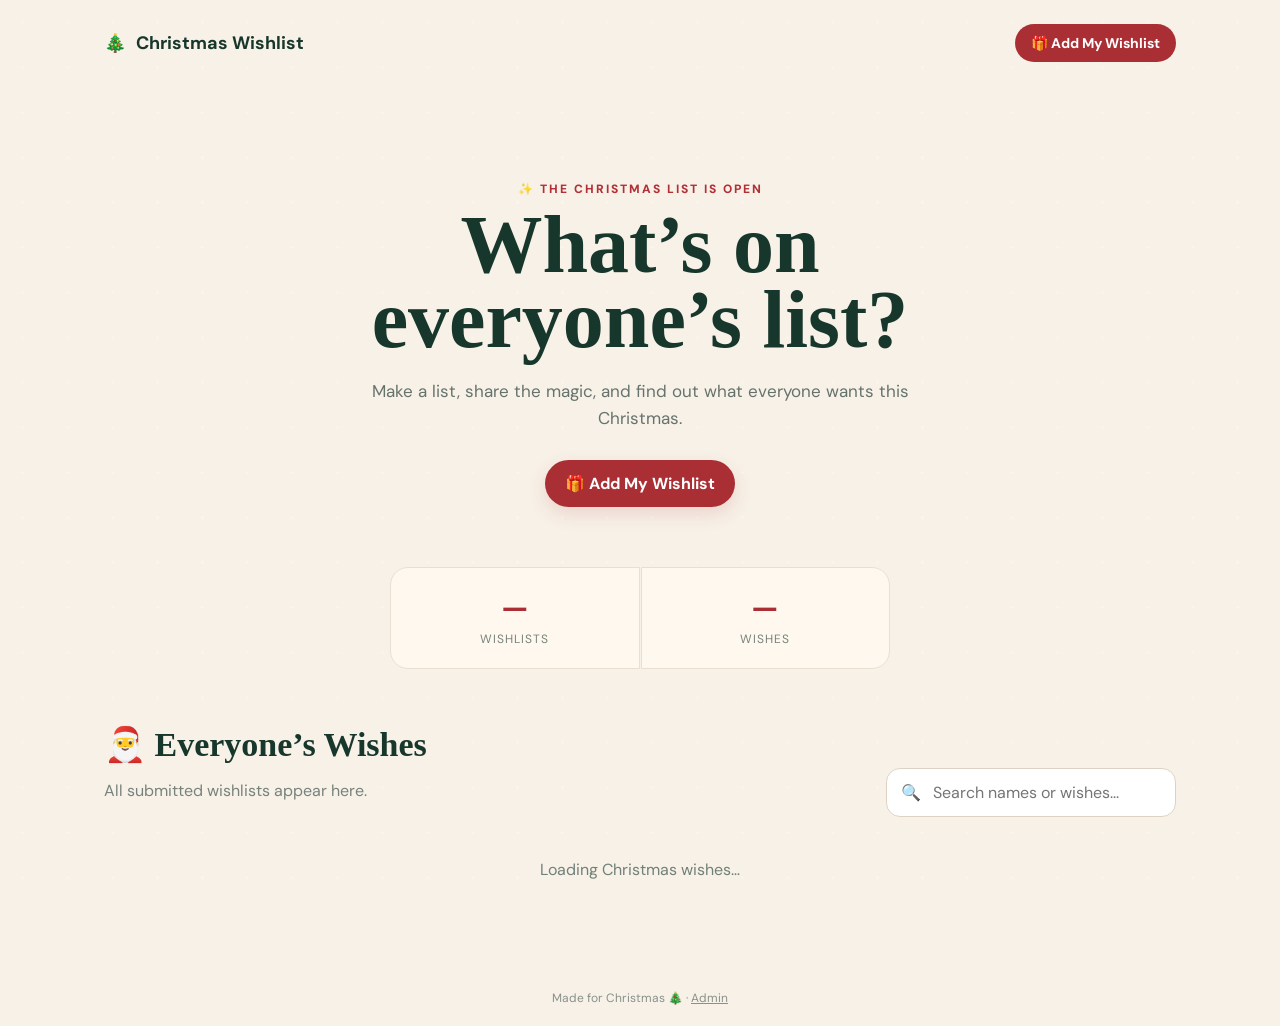
==== index.html @ f0d275de "update: Added simple wishlist website" ====
<!doctype html>
<html lang="en">
<head>
  <meta charset="utf-8">
  <meta name="viewport" content="width=device-width,initial-scale=1">
  <title>Christmas Wishlist 🎄</title>
  <meta name="description" content="See everyone's Christmas wishlist and add your own.">
  <link rel="preconnect" href="https://fonts.googleapis.com">
  <link rel="preconnect" href="https://fonts.gstatic.com" crossorigin>
  <link href="https://fonts.googleapis.com/css2?family=DM+Sans:wght@400;500;600;700&family=Mountains+of+Christmas:wght@700&display=swap" rel="stylesheet">
  <link rel="stylesheet" href="css/style.css">
</head>
<body>
  <div class="snow" aria-hidden="true"></div>
  <header class="site-header">
    <a class="brand" href="index.html"><span>🎄</span> Christmas Wishlist</a>
    <nav><a class="nav-link" href="add.html">🎁 Add My Wishlist</a></nav>
  </header>

  <main class="container">
    <section class="hero">
      <p class="eyebrow">✨ The Christmas list is open</p>
      <h1>What’s on<br>everyone’s list?</h1>
      <p class="hero-copy">Make a list, share the magic, and find out what everyone wants this Christmas.</p>
      <a class="button primary" href="add.html">🎁 Add My Wishlist</a>
    </section>

    <section class="stats" aria-label="Wishlist statistics">
      <div><strong id="wishlist-count">—</strong><span>Wishlists</span></div>
      <div><strong id="wish-count">—</strong><span>Wishes</span></div>
    </section>

    <section class="toolbar">
      <div>
        <h2>🎅 Everyone’s Wishes</h2>
        <p class="muted">All submitted wishlists appear here.</p>
      </div>
      <label class="search">
        <span>🔍</span>
        <input id="search" type="search" placeholder="Search names or wishes..." autocomplete="off">
      </label>
    </section>

    <div id="status" class="status">Loading Christmas wishes…</div>
    <section id="wishlist-grid" class="wishlist-grid"></section>
  </main>

  <footer>Made for Christmas 🎄 · <a href="admin.html">Admin</a></footer>
  <script type="module" src="js/home.js"></script>
</body>
</html>
---- css/style.css ----
*{box-sizing:border-box}html{scroll-behavior:smooth}body{margin:0;background:#f7f1e7;color:#26362f;font-family:"DM Sans",system-ui,sans-serif;min-height:100vh}.snow{position:fixed;inset:0;pointer-events:none;opacity:.35;background-image:radial-gradient(circle,#fff 1px,transparent 1.5px);background-size:45px 45px;z-index:0}.site-header{position:relative;z-index:2;max-width:1120px;margin:auto;padding:24px 24px;display:flex;justify-content:space-between;align-items:center}.brand{font-weight:700;text-decoration:none;color:#18372c;font-size:18px}.brand span{margin-right:6px}.nav-link{display:inline-flex;padding:10px 16px;border-radius:999px;text-decoration:none;color:#fff;background:#a92f35;font-weight:700;font-size:14px}.secondary-link{background:transparent;color:#2b483b}.container{position:relative;z-index:1;max-width:1120px;margin:auto;padding:40px 24px 70px}.narrow{max-width:760px}.hero{text-align:center;padding:55px 0 35px}.eyebrow{color:#b22f36;text-transform:uppercase;letter-spacing:2px;font-size:12px;font-weight:800;margin:0 0 10px}.hero h1,.form-hero h1,.admin-heading h1,.admin-login h1,.personal-card h1{font-family:"Mountains of Christmas",serif;color:#18372c;font-size:clamp(48px,8vw,82px);line-height:.92;margin:0 0 20px}.hero-copy{max-width:570px;margin:0 auto 28px;color:#66736d;font-size:17px;line-height:1.6}.button{border:0;border-radius:999px;padding:13px 20px;font:inherit;font-weight:700;text-decoration:none;display:inline-flex;justify-content:center;align-items:center;cursor:pointer;transition:.15s transform,.15s opacity}.button:hover{transform:translateY(-1px)}.button:disabled{opacity:.6;cursor:wait}.primary{background:#a92f35;color:#fff;box-shadow:0 7px 18px #a92f3525}.ghost{background:#fff;color:#2c493c;border:1px solid #ddd3c4}.stats{display:flex;justify-content:center;gap:1px;margin:25px auto 55px;max-width:500px}.stats div{background:#fff8ef;padding:20px 35px;text-align:center;border:1px solid #e8dfd2;flex:1}.stats div:first-child{border-radius:18px 0 0 18px}.stats div:last-child{border-radius:0 18px 18px 0}.stats strong{display:block;font-size:30px;color:#a92f35}.stats span{font-size:12px;color:#77837c;text-transform:uppercase;letter-spacing:1px}.toolbar{display:flex;justify-content:space-between;align-items:end;gap:20px;margin-bottom:22px}.toolbar h2{margin:0;font-family:"Mountains of Christmas",serif;font-size:34px;color:#18372c}.muted{color:#78827d}.search{background:#fff;border:1px solid #ddd3c4;border-radius:14px;padding:0 14px;display:flex;align-items:center;gap:8px;min-width:290px}.search input{border:0;outline:0;background:transparent;padding:13px 4px;width:100%;font:inherit}.status{padding:20px;text-align:center;color:#718078}.hidden{display:none!important}.wishlist-grid{display:grid;grid-template-columns:repeat(3,1fr);gap:18px}.wishlist-card{position:relative;background:#fffdf9;border:1px solid #e7dccd;border-radius:20px;padding:25px;box-shadow:0 8px 25px #4d35250b;overflow:hidden}.card-ribbon{position:absolute;right:17px;top:16px;font-size:23px}.wishlist-card h3{margin:0 30px 20px 0;color:#1f3b30;font-size:21px}.wishes{display:grid;gap:12px}.wish{display:flex;gap:11px;padding:11px 0;border-top:1px dashed #ded3c4}.wish-number{width:25px;height:25px;flex:none;border-radius:50%;display:grid;place-items:center;background:#f3dfc2;color:#7e572a;font-size:12px;font-weight:800}.wish strong{font-size:15px}.wish p{margin:5px 0 0;color:#77817c;font-size:13px;line-height:1.5}.form-hero{text-align:center;padding:35px 0 25px}.wishlist-form{display:grid;gap:16px}.form-card{background:#fffdf9;border:1px solid #e7dccd;border-radius:18px;padding:22px;box-shadow:0 6px 20px #4d35250a}.form-card label{display:block;font-weight:700;font-size:13px;margin:0 0 8px;color:#385346}.form-card label+input,.form-card label+textarea{margin-bottom:16px}.form-card input,.form-card textarea{width:100%;border:1px solid #d8cdbd;border-radius:11px;background:#fff;padding:12px 13px;font:inherit;outline:none}.form-card input:focus,.form-card textarea:focus{border-color:#a92f35;box-shadow:0 0 0 3px #a92f3512}.required{color:#a92f35}.optional{color:#9a9d98;font-weight:400}.wish-heading{display:flex;justify-content:space-between;margin-bottom:18px;font-weight:800;color:#a92f35;font-size:12px;letter-spacing:1px}.remove-wish{border:0;background:none;color:#8c5d58;cursor:pointer}.submit-button{width:100%;padding:15px;margin-top:4px}.form-error{color:#a92f35;min-height:18px;margin:0;text-align:center;font-size:13px}.success-card,.personal-card{background:#fffdf9;border:1px solid #e7dccd;border-radius:24px;padding:40px;text-align:center;box-shadow:0 10px 30px #4d35250d}.success-icon,.personal-icon{font-size:50px}.success-card h2{font-family:"Mountains of Christmas",serif;font-size:45px;color:#18372c;margin:8px 0}.success-actions{display:flex;gap:10px;justify-content:center;flex-wrap:wrap;margin-top:25px}.admin-container{max-width:900px}.admin-login{max-width:450px;margin:50px auto;text-align:center}.compact{text-align:left}.admin-heading{display:flex;justify-content:space-between;align-items:center;margin-bottom:20px}.admin-heading h1{font-size:55px}.admin-list{display:grid;gap:15px}.admin-card{background:#fffdf9;border:1px solid #e7dccd;border-radius:18px;padding:20px}.admin-card-head{display:flex;gap:10px;margin-bottom:14px}.admin-name,.admin-wish input,.admin-wish textarea{border:1px solid #d8cdbd;border-radius:9px;background:#fff;padding:10px;font:inherit;width:100%}.admin-name{font-weight:700}.danger{border:0;border-radius:999px;background:#f4d8d6;color:#8c292e;padding:8px 13px;font-weight:700;cursor:pointer;white-space:nowrap}.admin-wishes{display:grid;gap:8px}.admin-wish{display:grid;grid-template-columns:1fr 1.3fr;gap:8px}.save-wishlist{margin-top:12px}.save-result{margin-left:10px;font-size:13px;color:#47705c}.personal-card h1{font-size:55px;margin-bottom:28px}.personal-wishes{text-align:left;display:grid;gap:10px;margin-bottom:25px}.personal-wish{display:flex;gap:15px;align-items:flex-start;padding:15px;border-radius:14px;background:#faf4ea}.personal-wish>span{font-weight:800;color:#a92f35}.personal-wish h3{margin:0;font-size:18px}.personal-wish p{margin:5px 0 0;color:#737c77;line-height:1.5}footer{position:relative;z-index:1;text-align:center;padding:20px;color:#89918c;font-size:12px}footer a{color:inherit}@media(max-width:850px){.wishlist-grid{grid-template-columns:repeat(2,1fr)}}@media(max-width:650px){.site-header{padding:18px 16px}.brand{font-size:15px}.nav-link{padding:8px 11px;font-size:12px}.container{padding:25px 16px 55px}.hero{padding:35px 0 20px}.hero h1{font-size:54px}.toolbar{display:block}.toolbar h2{font-size:30px}.search{margin-top:15px;min-width:0}.wishlist-grid{grid-template-columns:1fr}.stats{margin-bottom:38px}.stats div{padding:16px}.stats strong{font-size:25px}.form-hero h1{font-size:52px}.success-card,.personal-card{padding:28px 20px}.admin-heading{align-items:flex-start}.admin-heading h1{font-size:45px}.admin-card-head{flex-direction:column}.admin-wish{grid-template-columns:1fr}.danger{align-self:flex-start}.personal-card h1{font-size:48px}}
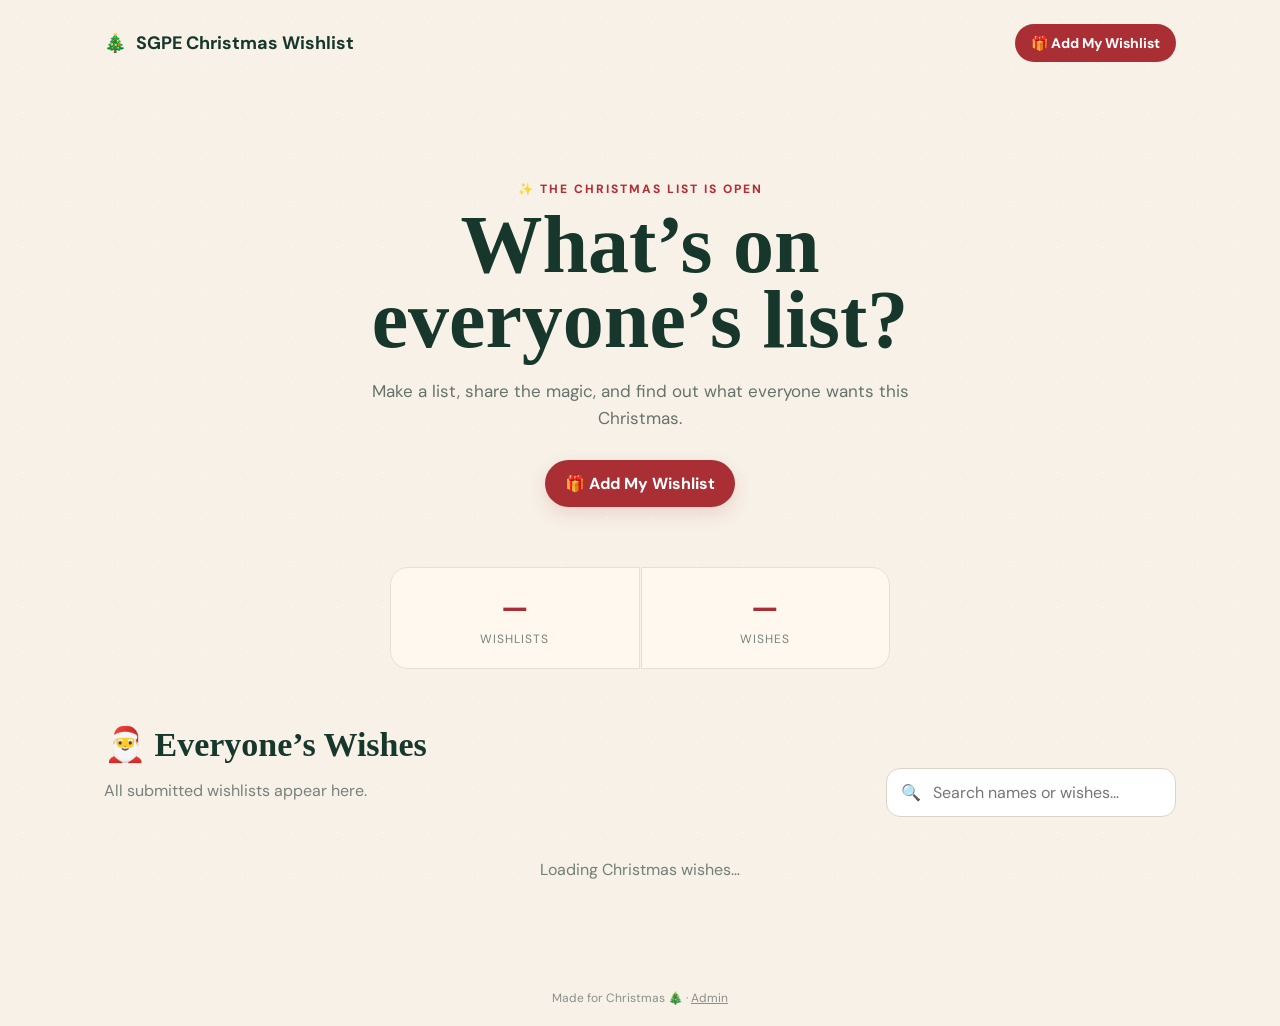
==== commit bc307b8b: "update: Added simple wishlist website" ====
--- a/index.html
+++ b/index.html
@@ -13,7 +13,7 @@
 <body>
   <div class="snow" aria-hidden="true"></div>
   <header class="site-header">
-    <a class="brand" href="index.html"><span>🎄</span> Christmas Wishlist</a>
+    <a class="brand" href="index.html"><span>🎄</span> SGPE Christmas Wishlist</a>
     <nav><a class="nav-link" href="add.html">🎁 Add My Wishlist</a></nav>
   </header>
 
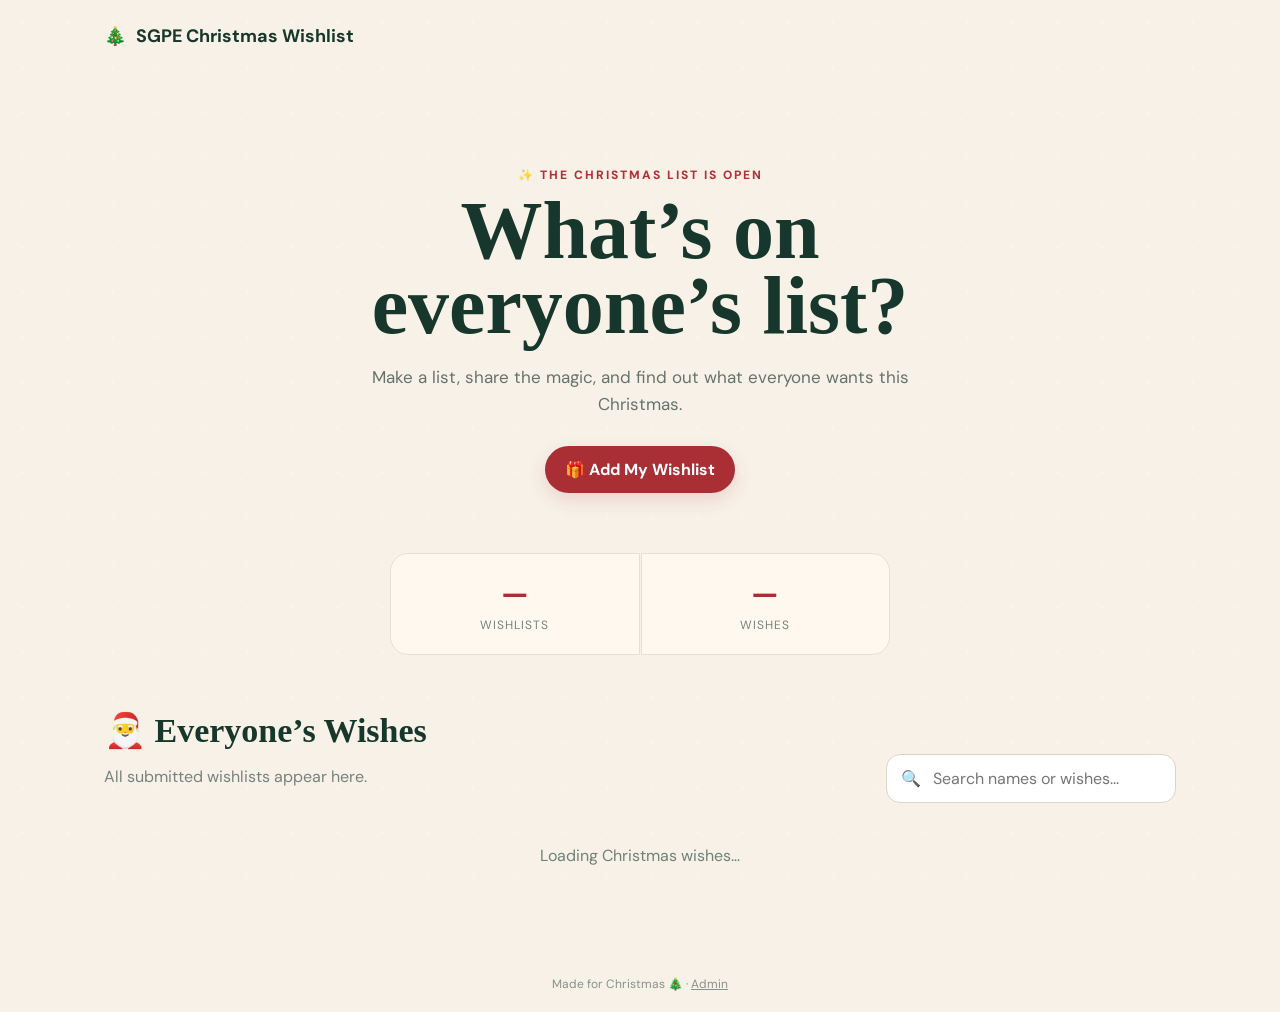
==== commit ee34660e: "update: Added simple wishlist website" ====
--- a/index.html
+++ b/index.html
@@ -14,7 +14,6 @@
   <div class="snow" aria-hidden="true"></div>
   <header class="site-header">
     <a class="brand" href="index.html"><span>🎄</span> SGPE Christmas Wishlist</a>
-    <nav><a class="nav-link" href="add.html">🎁 Add My Wishlist</a></nav>
   </header>
 
   <main class="container">
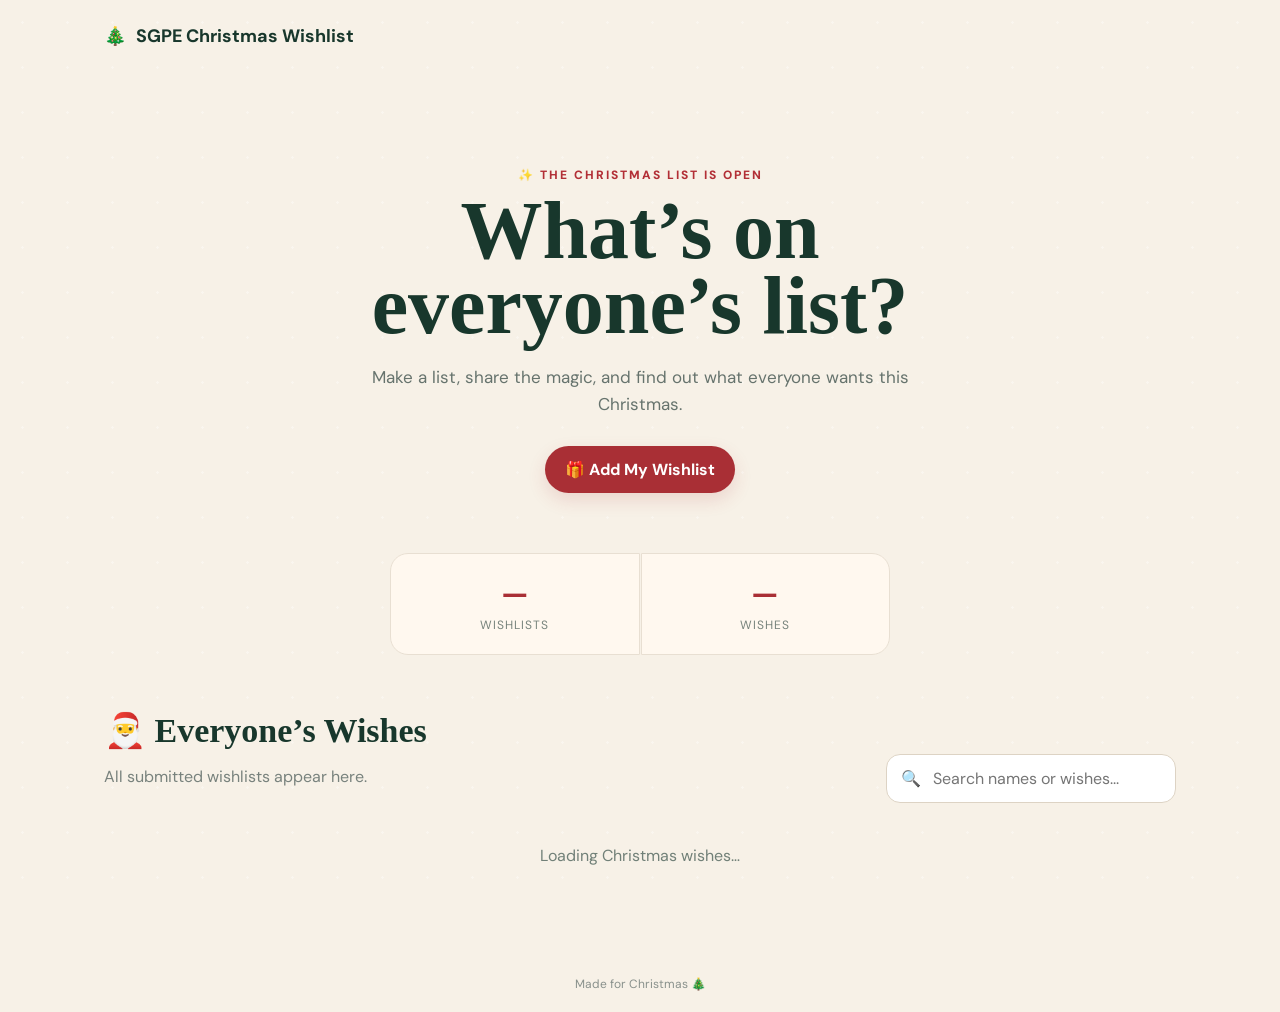
==== commit 56381ddf: "update: Added simple wishlist website" ====
--- a/index.html
+++ b/index.html
@@ -44,7 +44,7 @@
     <section id="wishlist-grid" class="wishlist-grid"></section>
   </main>
 
-  <footer>Made for Christmas 🎄 · <a href="admin.html">Admin</a></footer>
+  <footer>Made for Christmas 🎄</footer>
   <script type="module" src="js/home.js"></script>
 </body>
 </html>
